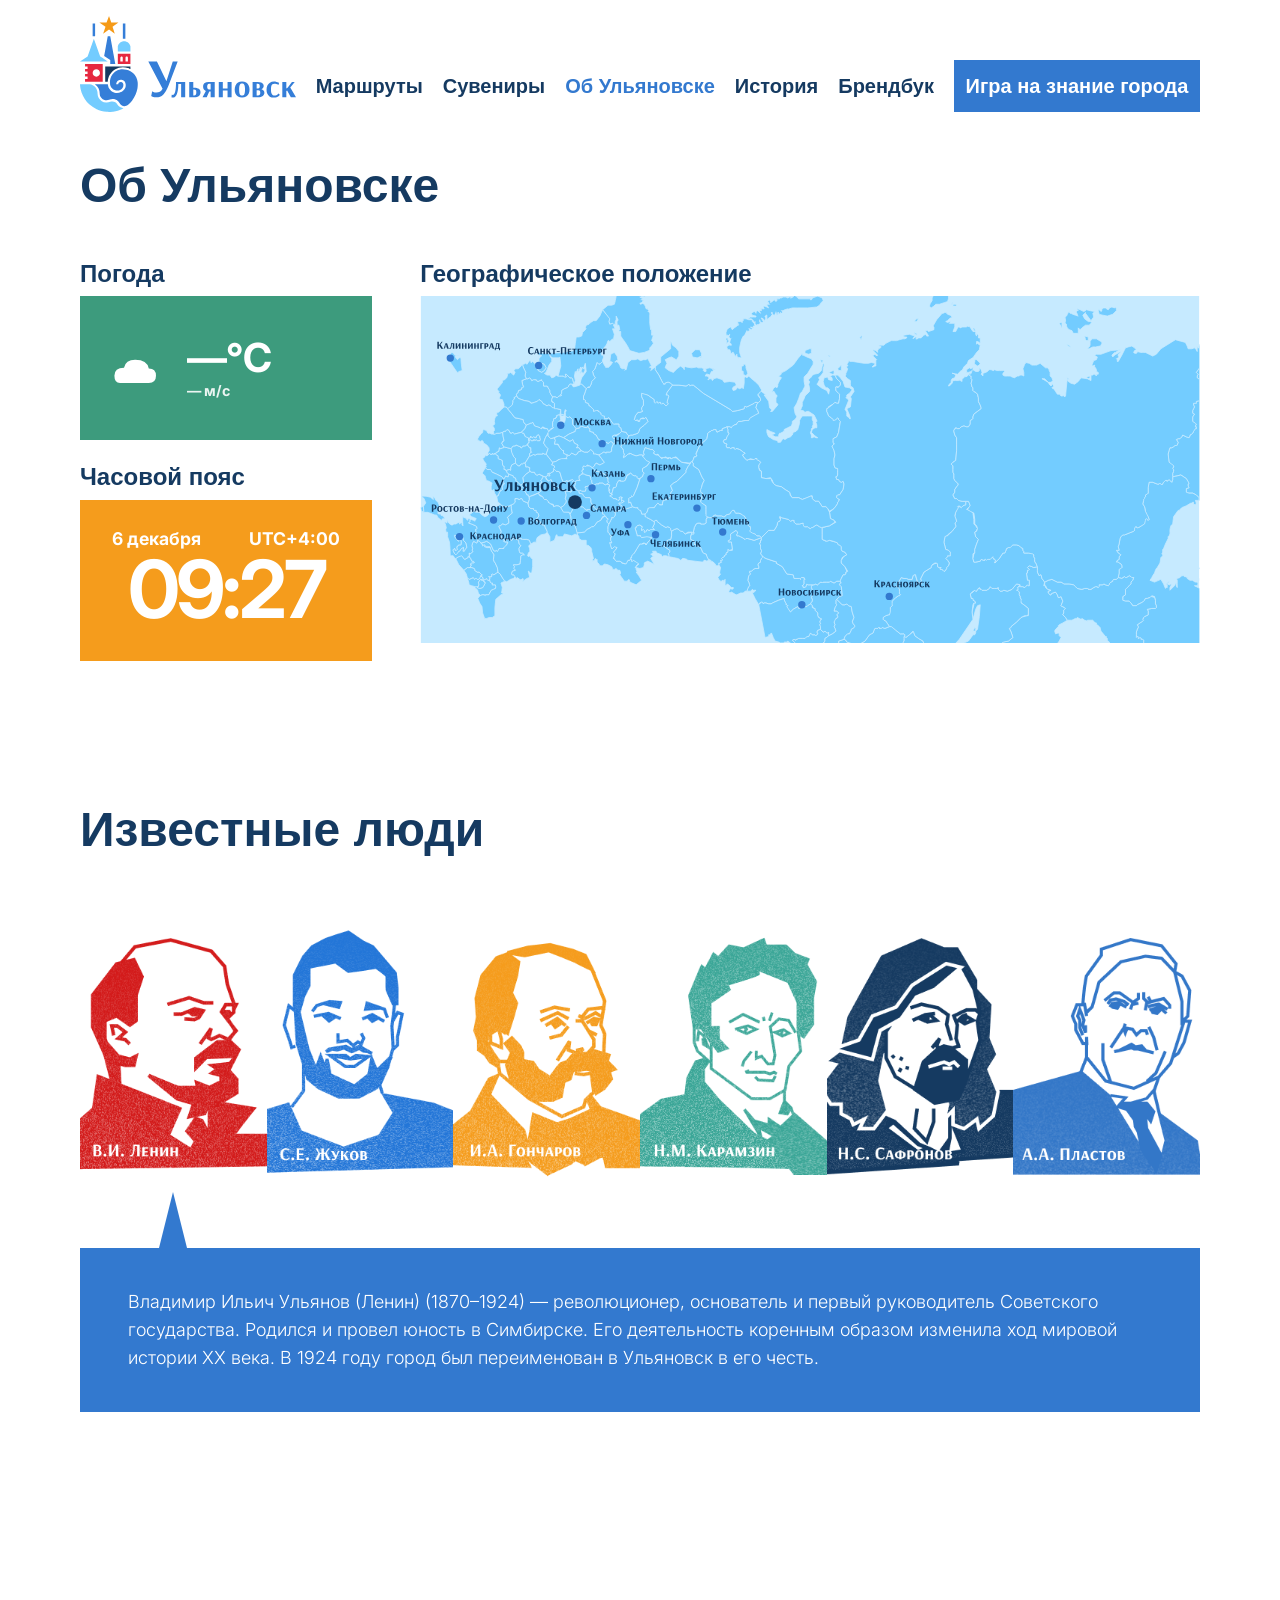
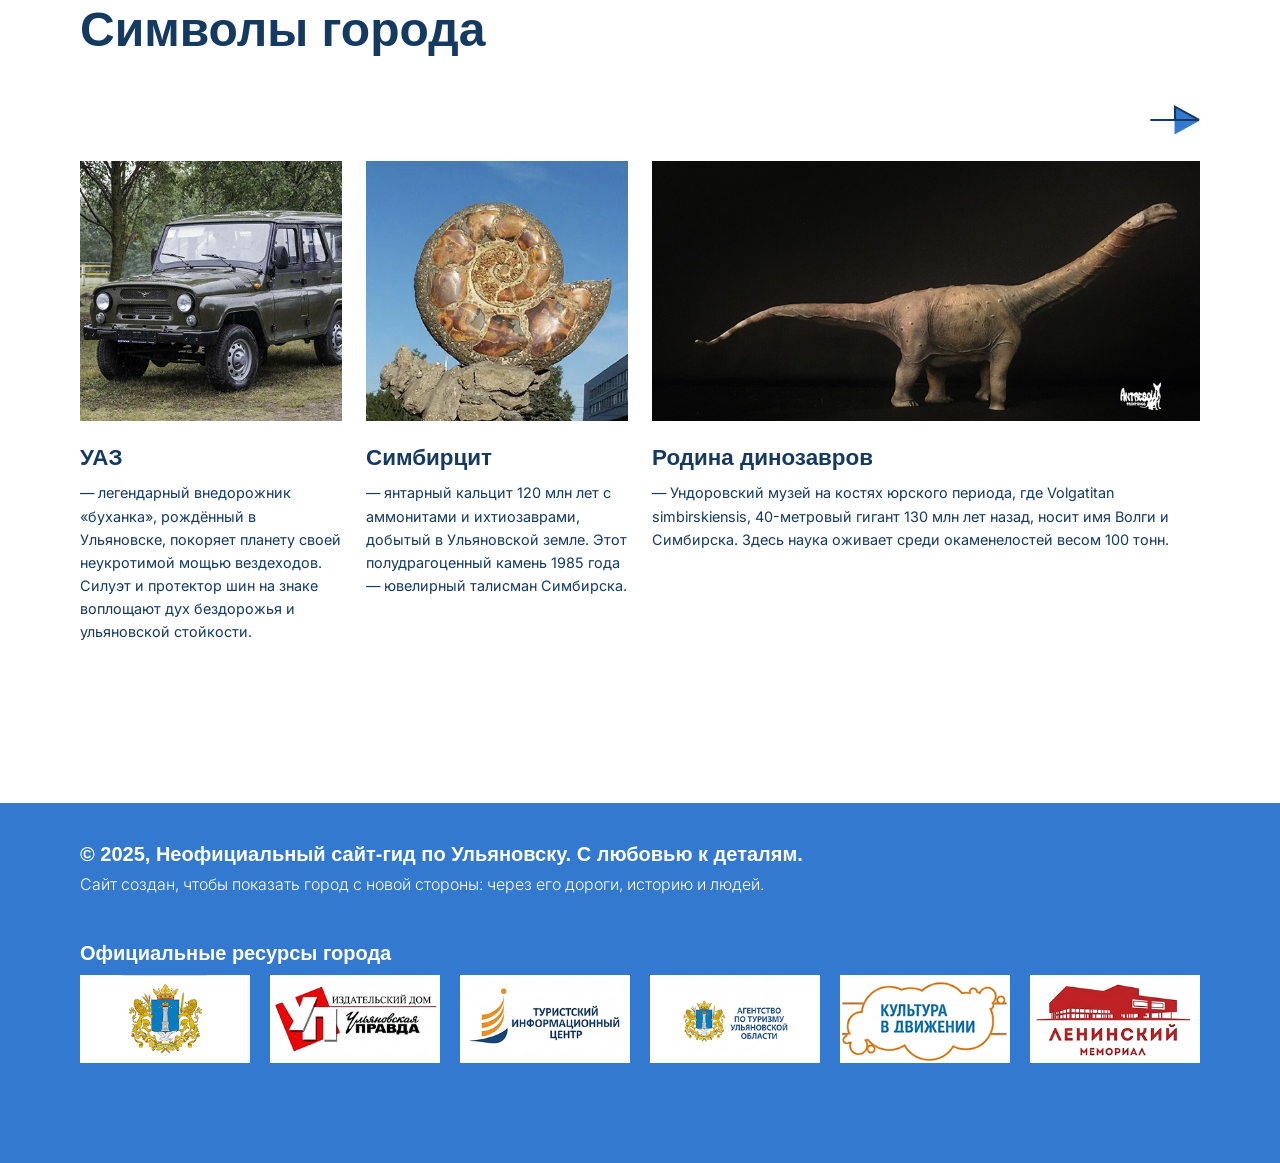
==== about.html @ f9f03d99 "Rename all files from Cyrillic to Latin, restructure folders - HTML: маршруты->routes, сувениры->sou" ====
﻿<!DOCTYPE html>
<html lang="ru">
<head>
    <meta charset="UTF-8">
    <meta name="viewport" content="width=device-width, initial-scale=1.0">
    <title>Об Ульяновске</title>
    <link rel="stylesheet" href="css/style.css">
    <link rel="stylesheet" href="css/about.css">
</head>
<body>
    <div class="container">
        <header class="header">
            <div class="logo">
                <a href="index.html">
                    <img src="img/logo2.svg" alt="Логотип" class="logo-img">
                </a>
            </div>
            <button class="burger" aria-label="Меню">
                <span></span>
                <span></span>
                <span></span>
            </button>
            <nav class="nav">
                <div class="nav-links">
                    <a href="routes.html" class="nav-link">Маршруты</a>
                    <a href="souvenirs.html" class="nav-link">Сувениры</a>
                    <a href="about.html" class="nav-link nav-link--active">Об Ульяновске</a>
                    <a href="history.html" class="nav-link">История</a>
                    <a href="#" class="nav-link">Брендбук</a>
                </div>
                <a href="game.html" class="nav-link nav-link--cta">Игра на знание города</a>
            </nav>
            <div class="nav-overlay"></div>
        </header>
    </div>

    <main class="about-main">
        <div class="container">

            <h1 class="about-page-title">Об Ульяновске</h1>

            <div class="about-grid">

                <!-- Левая колонка: Погода + Часовой пояс (колонки 1–3) -->
                <div class="about-left">

                    <!-- Погода -->
                    <div class="about-section">
                        <h3 class="about-block-title">Погода</h3>
                        <div class="weather-card" id="weather-card">
                            <div class="weather-icon-wrap" id="weather-icon" aria-hidden="true"></div>
                            <div class="weather-data">
                                <div class="weather-temp" id="weather-temp">…</div>
                                <div class="weather-wind" id="weather-wind">…</div>
                            </div>
                        </div>
                    </div>

                    <!-- Часовой пояс -->
                    <div class="about-section">
                        <h3 class="about-block-title">Часовой пояс</h3>
                        <div class="tz-card">
                            <div class="tz-header">
                                <span class="tz-date" id="tz-date"></span>
                                <span class="tz-utc">UTC+4:00</span>
                            </div>
                            <div class="tz-time" id="tz-time">--:--</div>
                        </div>
                    </div>

                </div>

                <!-- Правая колонка: Географическое положение (колонки 5–12) -->
                <div class="about-right">
                    <h3 class="about-block-title">Географическое положение</h3>
                    <div class="geo-map">
                        <object data="img/Map_of_Russia.svg" type="image/svg+xml" class="geo-map-img" aria-label="Карта России с отмеченным Ульяновском"></object>
                    </div>
                </div>

            </div>

            <!-- ══ Известные люди ══ -->
            <section class="people-section">
                <h2 class="people-title">Известные люди</h2>

                <div class="people-grid" id="people-grid">

                    <div class="person-card active" data-index="0">
                        <div class="person-img-wrap">
                            <img src="img/famous-people/lenin.png" alt="Ленин В.И." class="person-img">
                        </div>
                        <span class="person-name">Ленин В.И.</span>
                    </div>

                    <div class="person-card" data-index="1">
                        <div class="person-img-wrap">
                            <img src="img/famous-people/zhukov.png" alt="Сергей Жуков" class="person-img">
                        </div>
                        <span class="person-name">Сергей Жуков</span>
                    </div>

                    <div class="person-card" data-index="2">
                        <div class="person-img-wrap">
                            <img src="img/famous-people/goncharov.png" alt="И.А. Гончаров" class="person-img">
                        </div>
                        <span class="person-name">И.А. Гончаров</span>
                    </div>

                    <div class="person-card" data-index="3">
                        <div class="person-img-wrap">
                            <img src="img/famous-people/karamzin.png" alt="Н.М. Карамзин" class="person-img">
                        </div>
                        <span class="person-name">Н.М. Карамзин</span>
                    </div>

                    <div class="person-card" data-index="4">
                        <div class="person-img-wrap">
                            <img src="img/famous-people/safronov.png" alt="Н. С. Сафронов" class="person-img">
                        </div>
                        <span class="person-name">Н. С. Сафронов</span>
                    </div>

                    <div class="person-card" data-index="5">
                        <div class="person-img-wrap">
                            <img src="img/famous-people/plastov.png" alt="А. А. Пластов" class="person-img">
                        </div>
                        <span class="person-name">А. А. Пластов</span>
                    </div>

                </div><!-- /people-grid -->

                <!-- Синяя панель с биографией -->
                <div class="people-bio" id="people-bio">
                    <p class="people-bio-text" id="people-bio-text">
                        Владимир Ильич Ульянов (Ленин) (1870–1924) — революционер, основатель и первый руководитель Советского государства. Родился и провел юность в Симбирске. Его деятельность коренным образом изменила ход мировой истории XX века. В 1924 году город был переименован в Ульяновск в его честь.
                    </p>
                </div>

            </section><!-- /people-section -->

        <!-- ══ Символы города ══ -->
        <section class="symbols-section">
            <h2 class="symbols-title">Символы города</h2>

            <div class="symbols-nav">
                <!-- Левая стрелка: тот же SVG что и правая, зеркалим через CSS scaleX(-1) -->
                <button class="symbols-arrow symbols-arrow--prev" id="sym-prev" aria-label="Предыдущие символы">
                    <svg viewBox="0 0 71 46" fill="none" xmlns="http://www.w3.org/2000/svg">
                        <path class="arrow-fill" d="M70 23.0386L34.75 42.5241L34.75 3.553L70 23.0386Z"/>
                        <path class="arrow-stroke" d="M0 21.5386H35.5M35.5 21.5386H70L35.5 2.53857V21.5386Z" stroke-width="3"/>
                    </svg>
                </button>
                <!-- Правая стрелка -->
                <button class="symbols-arrow symbols-arrow--next" id="sym-next" aria-label="Следующие символы">
                    <svg viewBox="0 0 71 46" fill="none" xmlns="http://www.w3.org/2000/svg">
                        <path class="arrow-fill" d="M70 23.0386L34.75 42.5241L34.75 3.553L70 23.0386Z"/>
                        <path class="arrow-stroke" d="M0 21.5386H35.5M35.5 21.5386H70L35.5 2.53857V21.5386Z" stroke-width="3"/>
                    </svg>
                </button>
            </div>

            <div class="symbols-track-wrap">
                <div class="symbols-track" id="symbols-track">

                    <!-- ═══ Страница 1: УАЗ (3) + Симбирцит (3) + Родина динозавров (6) ═══ -->
                    <div class="symbols-page">

                        <div class="symbol-card symbol-card--3">
                            <div class="symbol-img-wrap">
                                <img src="img/city-symbols/uaz.png" alt="УАЗ" class="symbol-img">
                            </div>
                            <div class="symbol-info">
                                <h3 class="symbol-name">УАЗ</h3>
                                <p class="symbol-desc">— легендарный внедорожник «буханка», рождённый в Ульяновске, покоряет планету своей неукротимой мощью вездеходов. Силуэт и протектор шин на знаке воплощают дух бездорожья и ульяновской стойкости.</p>
                            </div>
                        </div>

                        <div class="symbol-card symbol-card--3">
                            <div class="symbol-img-wrap">
                                <img src="img/city-symbols/Group 670.png" alt="Симбирцит" class="symbol-img">
                            </div>
                            <div class="symbol-info">
                                <h3 class="symbol-name">Симбирцит</h3>
                                <p class="symbol-desc">— янтарный кальцит 120 млн лет с аммонитами и ихтиозаврами, добытый в Ульяновской земле. Этот полудрагоценный камень 1985 года — ювелирный талисман Симбирска.</p>
                            </div>
                        </div>

                        <div class="symbol-card symbol-card--6">
                            <div class="symbol-img-wrap">
                                <img src="img/city-symbols/homeland-dinosaurs.png" alt="Родина динозавров" class="symbol-img">
                            </div>
                            <div class="symbol-info">
                                <h3 class="symbol-name">Родина динозавров</h3>
                                <p class="symbol-desc">— Ундоровский музей на костях юрского периода, где Volgatitan simbirskiensis, 40-метровый гигант 130 млн лет назад, носит имя Волги и Симбирска. Здесь наука оживает среди окаменелостей весом 100 тонн.</p>
                            </div>
                        </div>

                    </div><!-- /symbols-page 1 -->

                    <!-- ═══ Страница 2: Обломов (3) + Родина «Ё» (3) + Родина самолётов (6) ═══ -->
                    <div class="symbols-page">

                        <div class="symbol-card symbol-card--3">
                            <div class="symbol-img-wrap">
                                <img src="img/city-symbols/oblomov.png" alt="Обломов" class="symbol-img">
                            </div>
                            <div class="symbol-info">
                                <h3 class="symbol-name">Обломов</h3>
                                <p class="symbol-desc">— симбирский соня из романа Гончаровского, где город стал «громадной сонной деревней» с Обломовским фестивалем и диваном. Атмосфера Ульяновска вдохновила лень как искусство.</p>
                            </div>
                        </div>

                        <div class="symbol-card symbol-card--3">
                            <div class="symbol-img-wrap">
                                <img src="img/city-symbols/homeland-yo.png" alt='Родина «Ё»' class="symbol-img">
                            </div>
                            <div class="symbol-info">
                                <h3 class="symbol-name">Родина «Ё»</h3>
                                <p class="symbol-desc">— Симбирск подарил русский алфавит букве благодаря Карамзину, сменившему «io» на «ё» в стихах 1797 года. Эта искра гения навсегда оживила язык, и сегодня она сияет как гордость города.</p>
                            </div>
                        </div>

                        <div class="symbol-card symbol-card--6">
                            <div class="symbol-img-wrap">
                                <img src="img/city-symbols/homeland-planes.png" alt="Родина самолётов" class="symbol-img">
                            </div>
                            <div class="symbol-info">
                                <h3 class="symbol-name">Родина самолётов</h3>
                                <p class="symbol-desc">— «Авиастар» куёт Ил-76 и «Русланы», стратегические крылья России для неба и космоса. Ульяновск взлетает на рекордных грузах, обслуживая Ан-124 для глобальных миссий.</p>
                            </div>
                        </div>

                    </div><!-- /symbols-page 2 -->

                </div><!-- /symbols-track -->
            </div><!-- /symbols-track-wrap -->
        </section><!-- /symbols-section -->

        </div>
    </main>

    <!-- Футер -->
    <footer class="footer">
        <div class="container">
            <div class="footer-content">
                <p class="footer-copyright">© 2025,&nbsp;Неофициальный сайт-гид по&nbsp;Ульяновску. С&nbsp;любовью к&nbsp;деталям.</p>
                <p class="footer-description">Сайт создан, чтобы показать город с&nbsp;новой стороны: через его дороги, историю и&nbsp;людей.</p>
                <h3 class="footer-resources-title">Официальные ресурсы города</h3>
                <div class="footer-resources">
                    <div class="footer-resources-track">
                        <div class="footer-resource"><a href="https://ulgov.gosuslugi.ru/" target="_blank" rel="noopener"><img src="img/resources/Rectangle 241.png" alt="Ресурс 1"></a></div>
                        <div class="footer-resource"><a href="https://ulgov.gosuslugi.ru/" target="_blank" rel="noopener"><img src="img/resources/Rectangle 242.png" alt="Ресурс 2"></a></div>
                        <div class="footer-resource"><a href="https://tic73.ru/" target="_blank" rel="noopener"><img src="img/resources/Rectangle 243.png" alt="Ресурс 3"></a></div>
                        <div class="footer-resource"><a href="https://visit-ulyanovsk.ru/" target="_blank" rel="noopener"><img src="img/resources/Rectangle 244.png" alt="Ресурс 4"></a></div>
                        <div class="footer-resource"><a href="https://visit-ulyanovsk.ru/" target="_blank" rel="noopener"><img src="img/resources/Rectangle 245.png" alt="Ресурс 5"></a></div>
                        <div class="footer-resource"><a href="https://leninmemorial.ru/" target="_blank" rel="noopener"><img src="img/resources/Rectangle 246.png" alt="Ресурс 6"></a></div>
                        <div class="footer-resource"><a href="https://ulgov.gosuslugi.ru/" target="_blank" rel="noopener"><img src="img/resources/Rectangle 241.png" alt="Ресурс 1"></a></div>
                        <div class="footer-resource"><a href="https://ulgov.gosuslugi.ru/" target="_blank" rel="noopener"><img src="img/resources/Rectangle 242.png" alt="Ресурс 2"></a></div>
                        <div class="footer-resource"><a href="https://tic73.ru/" target="_blank" rel="noopener"><img src="img/resources/Rectangle 243.png" alt="Ресурс 3"></a></div>
                        <div class="footer-resource"><a href="https://visit-ulyanovsk.ru/" target="_blank" rel="noopener"><img src="img/resources/Rectangle 244.png" alt="Ресурс 4"></a></div>
                        <div class="footer-resource"><a href="https://visit-ulyanovsk.ru/" target="_blank" rel="noopener"><img src="img/resources/Rectangle 245.png" alt="Ресурс 5"></a></div>
                        <div class="footer-resource"><a href="https://leninmemorial.ru/" target="_blank" rel="noopener"><img src="img/resources/Rectangle 246.png" alt="Ресурс 6"></a></div>
                    </div>
                </div>
            </div>
        </div>
    </footer>

    <script src="js/script.js"></script>
    <script src="js/about.js"></script>
</body>
</html>
---- css/style.css ----
/* ===== ШРИФТЫ ===== */
@import url('https://fonts.googleapis.com/css2?family=Inter:wght@300;700&display=swap');

@font-face {
    font-family: 'Arsenal SC';
    src: url('../fonts/ArsenalSC-Bold.woff2') format('woff2');
    font-weight: bold;
    font-style: normal;
}

/* ===== ЦВЕТА ===== */
:root {
    --color-text-primary: #153A61;
    --color-cta-bg: #3379CF;
    --color-cta-hover: #F59C1C;
    --color-nature: #3D9B7D;   /* зелёный — погода, природа */
}

/* ===== СБРОС И БАЗОВЫЕ СТИЛИ ===== */
* {
    margin: 0;
    padding: 0;
    box-sizing: border-box;
}

html {
    font-size: 16px;
}

body {
    font-family: 'Inter', sans-serif;
    background-color: #ffffff;
    color: var(--color-text-primary);
}

/* ===== МОДУЛЬНАЯ СЕТКА 1920px ===== */
.container {
    max-width: 1920px;
    margin: 0 auto;
    padding: 0 8.33vw;
}

/* Grid для 12 колонок */
.grid {
    display: grid;
    grid-template-columns: repeat(12, minmax(0, 1fr));
    gap: 1.25rem; /* 20px */
}

/* ===== ТИПОГРАФИКА ===== */

/* Заголовок героя: Arsenal SC Bold 128px = 8rem */
.hero-title {
    font-family: 'Arsenal SC', sans-serif;
    font-weight: bold;
    font-size: 8rem;
    line-height: auto;
}

/* Подзаголовок: Текст 2 — Inter Light 20px = 1.25rem */
.hero-subtitle {
    font-family: 'Inter', sans-serif;
    font-weight: 300;
    font-size: 1.25rem;
    line-height: auto;
    position: relative;
    top: -1.5rem;
}

/* Выделение в тексте 2: Arsenal SC Bold 20px = 1.25rem */
.highlight-2 {
    font-family: 'Arsenal SC', sans-serif;
    font-weight: bold;
    font-size: 1.25rem;
}

/* ===== ХЕДЕР ===== */
.header {
    display: flex;
    justify-content: space-between;
    align-items: flex-end;
    padding-top: 1rem;
    padding-bottom: 1rem;
    padding-left: 8.33vw;
    padding-right: 8.33vw;
    position: fixed;
    top: 0;
    left: 0;
    right: 0;
    background-color: #ffffff;
    z-index: 1000;
    transition: transform 0.4s ease;
}

.header.scrolled {
    transform: translateY(-3rem); /* при скролле — хедер подтягивается вверх */
}

.logo {
    align-self: flex-end;
    overflow: hidden;
}

.logo a {
    display: block;
    text-decoration: none;
}

.logo-img {
    height: 6rem; /* 96px */
    width: auto;
    display: block;
    transition: all 0.4s ease;
    /* Показываем весь логотип целиком */
    clip-path: inset(0 0 0 0);
    transform: translateX(0);
}

/* Скролнутое состояние — обрезаем знак (левые ~28%), текст сдвигаем влево */
.logo.scrolled .logo-img {
    clip-path: inset(0 0 0 28%);
    transform: translateX(-3.8rem); /* сдвигаем текст влево на место знака (~60px) */
    height: 6rem; /* фиксируем высоту */
}

.nav {
    display: flex;
    align-items: center;
    gap: 2.25rem;
}

.nav-links {
    display: flex;
    align-items: center;
    gap: 2.25rem;
}

.nav-link {
    font-family: 'Arsenal SC', sans-serif;
    font-weight: bold;
    font-size: 1.25rem;
    color: var(--color-text-primary);
    text-decoration: none;
    white-space: nowrap;
    transition: color 0.2s ease;
}

.nav-link:hover {
    color: var(--color-cta-bg);
}

.nav-link:active {
    color: var(--color-text-primary);
}

/* CTA кнопка "Игра на знание города" */
.nav-link--cta {
    display: inline-flex;
    align-items: center;
    justify-content: center;
    width: 15.375rem; /* 246px */
    height: 3.25rem; /* 52px */
    background-color: var(--color-cta-bg);
    color: #ffffff;
    border-radius: 0; /* Если нужны скругления — уточни */
    transition: background-color 0.2s ease, color 0.2s ease;
}

.nav-link--cta:hover {
    background-color: var(--color-cta-hover);
    color: #ffffff;
}

.nav-link--cta:active {
    background-color: var(--color-text-primary);
}

/* ===== БАЗОВЫЕ ОТСТУПЫ ===== */
.main {
    margin-top: 8rem; /* отступ чтобы контент не был под фиксированным хедером */
}

/* ===== БУРГЕР — СКРЫТ НА ДЕСКТОПЕ ===== */
.burger {
    display: none;
}

.nav-overlay {
    display: none;
}

/* ===== СТРЕЛКА (общий компонент) ===== */
.arrow-icon {
    transition: all 0.2s ease;
}

.arrow-fill {
    fill: #ffffff;
    transition: fill 0.2s ease;
}

.arrow-stroke {
    stroke: #153A61;
    transition: stroke 0.2s ease;
}

/* ===== СЖАТИЕ НАВИГАЦИИ — до 1600px ===== */
@media (max-width: 1600px) {
    .nav       { gap: 1.75rem; }
    .nav-links { gap: 1.75rem; }
}

/* ===== НОУТБУК (769–1366px) ===== */
@media (min-width: 769px) and (max-width: 1366px) {
    /* Поля сетки: 80px = 5rem */
    .container {
        padding: 0 5rem;
    }

    /* Хедер позиционируется по тем же полям */
    .header {
        left: 0;
        right: 0;
        padding-left: 5rem;
        padding-right: 5rem;
    }

    /* Дополнительно сжимаем навигацию */
    .nav       { gap: 1.25rem; }
    .nav-links { gap: 1.25rem; }
}

/* ===== БУРГЕР-МЕНЮ (≤1100px) ===== */
/* Всё что связано с меню-шторкой — бургер, оверлей, ссылки */
@media (max-width: 1100px) {
    /* Скролл-эффект хедера отключаем — при бургере некрасиво */
    .header.scrolled {
        transform: none !important;
        padding-top: 0.75rem !important;
        padding-bottom: 1rem !important;
    }

    /* Логотип: отменяем clip-path скролла */
    .logo { flex: 0 0 auto; }

    .logo.scrolled .logo-img {
        clip-path: none !important;
        transform: none !important;
        height: auto !important;
    }

    /* Показываем бургер */
    .burger {
        display: flex;
        flex-direction: column;
        gap: 0.3125rem; /* 5px */
        background: none;
        border: none;
        cursor: pointer;
        padding: 0;
        z-index: 1100;
        margin-left: auto;
        margin-bottom: 1rem;
        width: 2.3125rem; /* 37px */
        height: 1rem;     /* 16px */
        align-self: flex-end;
        justify-content: center;
    }

    .burger span {
        display: block;
        width: 100%;
        height: 0.125rem; /* 2px */
        background-color: var(--color-text-primary);
        transition: all 0.3s ease;
    }

    .burger.active span:nth-child(1) {
        transform: rotate(45deg) translate(0.3125rem, 0.3125rem);
    }
    .burger.active span:nth-child(2) { opacity: 0; }
    .burger.active span:nth-child(3) {
        transform: rotate(-45deg) translate(0.3125rem, -0.3125rem);
    }

    /* Шторка меню — полноэкранная */
    .nav {
        position: fixed;
        top: 0;
        left: 0;
        width: 100%;
        height: 100vh;
        background-color: #ffffff;
        flex-direction: column;
        justify-content: flex-start;
        align-items: flex-start;
        padding: 5rem 2rem 2rem;
        gap: 0;
        transform: translateX(100%);
        transition: transform 0.3s ease;
        z-index: 1050;
        overflow-y: auto;
    }

    .nav.active {
        transform: translateX(0);
    }

    .nav-links {
        flex-direction: column;
        gap: 0;
        width: 100%;
    }

    .nav-link {
        font-family: 'Arsenal SC', sans-serif;
        font-weight: bold;
        font-size: 1.5rem;
        color: var(--color-text-primary);
        text-decoration: none;
        padding: 0.75rem 0;
        border-bottom: 0.125rem solid var(--color-cta-bg);
        display: block;
        width: 100%;
    }

    .nav-link:last-child { border-bottom: none; }

    .nav-link--cta {
        display: inline-flex;
        align-items: center;
        justify-content: center;
        width: auto;
        min-width: 12rem;
        height: 3rem;
        background-color: var(--color-cta-bg);
        color: #ffffff;
        border-radius: 0;
        font-family: 'Arsenal SC', sans-serif;
        font-weight: bold;
        font-size: 1rem;
        text-decoration: none;
        margin-top: 2rem;
        margin-left: auto;
        padding: 0 1.5rem;
        transition: background-color 0.2s ease;
        border-bottom: none;
    }

    .nav-link--cta:hover { background-color: var(--color-cta-hover); }

    .nav-overlay {
        display: none;
        position: fixed;
        top: 0; left: 0;
        width: 100%; height: 100vh;
        background-color: rgba(21, 58, 97, 0.5);
        z-index: 1040;
    }

    .nav-overlay.active { display: block; }
}

/* ===== МОБИЛЬНАЯ ВЕРСИЯ (≤768px) — только раскладка ===== */
@media (max-width: 768px) {
    /* Сетка 4 колонки: поля 16px, колонки 74px, gap 16px */
    .container {
        padding: 0 1rem;
    }

    /* ── Мобильное меню-шторка: 4-колоночная сетка ── */
    .nav {
        display: grid;
        grid-template-columns: repeat(4, 1fr);
        gap: 1rem;
        align-content: start;
        padding: 5rem 1rem 2rem;
        flex-direction: unset;
        justify-content: unset;
        align-items: unset;
    }
    .nav-links {
        grid-column: 1 / 5;
        display: flex;
        flex-direction: column;
        gap: 0;
        width: 100%;
    }
    .nav-link--cta {
        grid-column: 2 / 5;
        display: flex;
        width: 100%;
        min-width: unset;
        margin-top: 0;
        margin-left: 0;
        background-color: var(--color-cta-bg);
    }

    .grid {
        grid-template-columns: repeat(4, 4.625rem);
        gap: 1rem;
        justify-content: center;
    }

    /* Хедер — вплотную к краям на телефоне */
    .header {
        left: 0;
        right: 0;
        padding: 0.75rem 1rem 1rem 1rem !important;
        align-items: flex-end;
    }

    /* Лого уменьшаем до телефонного размера */
    .logo-img {
        height: auto;
        width: 10.125rem; /* 162px */
    }

    .logo.scrolled .logo-img {
        width: 10.125rem;
    }

    /* Основной контент */
    .main {
        margin-top: 7rem;
    }
}

/* ===== ФУТЕР (глобальный компонент) ===== */
.footer {
    background-color: var(--color-cta-bg);
    padding: 2.5rem 0;
    width: 100%;
}

.footer-content {
    color: #ffffff;
}

.footer-copyright {
    font-family: 'Arsenal SC', sans-serif;
    font-weight: bold;
    font-size: 1.5rem;
    color: #ffffff;
}

.footer-description {
    font-family: 'Inter', sans-serif;
    font-weight: 300;
    font-size: 1.25rem;
    color: #ffffff;
    margin-top: 0.5rem;
}

.footer-resources-title {
    font-family: 'Arsenal SC', sans-serif;
    font-weight: bold;
    font-size: 1.5rem;
    color: #ffffff;
    margin-top: 3rem;
}

.footer-resources {
    margin-top: 0.625rem;
    margin-bottom: 3.75rem;
}

.footer-resources-track {
    display: grid;
    grid-template-columns: repeat(12, minmax(0, 1fr));
    gap: 1.25rem;
}

.footer-resource {
    grid-column: span 2;
    overflow: hidden;
}

.footer-resource:nth-child(n+7) {
    display: none;
}

.footer-resource img {
    width: 100%;
    height: auto;
    display: block;
    transition: transform 0.3s ease;
}

.footer-resource:hover img {
    transform: scale(1.1);
}

@media (min-width: 769px) and (max-width: 1366px) {
    .footer-copyright,
    .footer-resources-title { font-size: 1.25rem; }
    .footer-description     { font-size: 1rem;    }
}

@media (max-width: 768px) {
    .footer                  { padding: 1.5rem 0; }
    .footer-copyright        { font-size: 1rem; }
    .footer-description      { font-size: 0.875rem; }
    .footer-resources-title  { font-size: 1.25rem; margin-top: 1.5rem; }
    .footer-resources        { margin-bottom: 2rem; overflow: hidden; }
    .footer-resources-track  {
        display: flex;
        gap: 1rem;
        width: max-content;
        animation: marquee 20s linear infinite;
    }
    .footer-resources-track:hover { animation-play-state: paused; }
    .footer-resource:nth-child(n+7) { display: block; }
    .footer-resource { grid-column: auto; flex-shrink: 0; width: 10rem; }
}

@keyframes marquee {
    0%   { transform: translateX(0); }
    100% { transform: translateX(-50%); }
}
---- css/about.css ----
/* ===== СТРАНИЦА «ОБ УЛЬЯНОВСКЕ» ===== */

/* Активная ссылка навигации — маркёр текущей страницы */
.nav-link--active {
    color: var(--color-cta-bg);
}

/* ── Основная область ── */
.about-main {
    padding-top: 10rem;   /* 8rem хедер + 2rem зазор */
    padding-bottom: 6rem;
    min-height: 100vh;
}

/* ── Заголовок страницы (Заголовок 1) ── */
.about-page-title {
    font-family: 'Arsenal SC', sans-serif;
    font-weight: bold;
    font-size: clamp(3rem, 4.16vw, 5rem);
    color: var(--color-text-primary);
    line-height: 1.1;
    margin-bottom: 3rem;
}

/* ── Flex-ряд: левый + правый столбец ── */
.about-grid {
    display: flex;
    flex-direction: row;
    align-items: stretch;   /* левый растягивается до высоты правого */
    gap: 3rem;
}

/* Левая колонка ≈ 3/11 ширины */
.about-left {
    flex: 3;
    min-width: 0;
    display: flex;
    flex-direction: column;
    gap: 1.5rem;
}

/* Правая колонка ≈ 8/11 ширины */
.about-right {
    flex: 8;
    min-width: 0;
    display: flex;
    flex-direction: column;
}

/* Полный месяц скрыт на мобиле, сокращённый — на десктопе */
.month-short { display: none; }

/* ── Заголовок подблока — масштабируется с шириной ── */
.about-block-title {
    font-family: 'Arsenal SC', sans-serif;
    font-weight: bold;
    font-size: clamp(1.1rem, 1.6vw, 2rem);
    color: var(--color-text-primary);
    line-height: 1.1;
    margin-bottom: clamp(0.5rem, 0.7vw, 1rem);
}

/* ── Обе секции делят высоту левой колонки поровну ── */
.about-section {
    display: flex;
    flex-direction: column;
    flex: 1;
    min-height: 0;
}

/* ══════════════════════════════════
   БЛОК ПОГОДЫ
══════════════════════════════════ */
.weather-card {
    background: var(--color-nature);
    padding: 1.75rem 2rem;
    display: flex;
    align-items: center;
    gap: 1.5rem;
    flex: 1;          /* карточка заполняет секцию погоды */
}

/* Иконка погоды (белая SVG) */
.weather-icon-wrap {
    flex-shrink: 0;
    width: clamp(2.5rem, 4vw, 5rem);
    height: clamp(2.5rem, 4vw, 5rem);
    display: flex;
    align-items: center;
    justify-content: center;
}

.weather-icon-wrap svg {
    width: 100%;
    height: 100%;
}

/* Данные: температура + ветер */
.weather-data {
    display: flex;
    flex-direction: column;
    gap: 0.25rem;
}

/* Температура — крупнее, масштабируется с шириной */
.weather-temp {
    font-family: 'Inter', sans-serif;
    font-weight: 700;
    font-size: clamp(2rem, 5vw, 7rem);
    line-height: 1;
    color: #ffffff;
    letter-spacing: -0.02em;
}

/* Ветер — тот же стиль что дата/UTC */
.weather-wind {
    font-family: 'Inter', sans-serif;
    font-weight: 700;
    font-size: clamp(0.85rem, 1.1vw, 1.5rem);
    line-height: 1.2;
    color: rgba(255, 255, 255, 0.9);
}

/* ══════════════════════════════════
   БЛОК ЧАСОВОГО ПОЯСА
══════════════════════════════════ */
.tz-card {
    background: var(--color-cta-hover);   /* оранжевый #F59C1C */
    padding: 1.75rem 2rem 2rem;
    display: flex;
    flex-direction: column;
    flex: 1;                              /* заполняет высоту секции */
}

/* Строка: дата слева — UTC справа */
.tz-header {
    display: flex;
    justify-content: space-between;
    align-items: flex-start;
    gap: 1rem;
}

/* Дата и UTC — масштабируются с шириной */
.tz-date,
.tz-utc {
    font-family: 'Inter', sans-serif;
    font-weight: 700;
    font-size: clamp(0.85rem, 1.1vw, 1.5rem);
    color: #ffffff;
    line-height: 1.2;
}

/* Время — по центру, прижато к низу карточки */
.tz-time {
    font-family: 'Inter', sans-serif;
    font-weight: 700;
    font-size: clamp(2.5rem, 5.5vw, 8rem);
    line-height: 1;
    color: #ffffff;
    letter-spacing: -0.04em;
    margin-top: auto;
    text-align: center;
}

/* ══════════════════════════════════
   ГЕОГРАФИЧЕСКОЕ ПОЛОЖЕНИЕ
══════════════════════════════════ */
.geo-map {
    /* aspect-ratio SVG viewBox (1066×475) — высота карты определяет высоту строки */
    width: 100%;
    aspect-ratio: 1066 / 475;
    position: relative;
    overflow: hidden;
}

.geo-map-img {
    position: absolute;
    inset: 0;
    width: 100%;
    height: 100%;
    display: block;
}

/* ══════════════════════════════════
   БЛОК «ИЗВЕСТНЫЕ ЛЮДИ»
══════════════════════════════════ */
.people-section {
    margin-top: 10rem;   /* ≈160px при 16px base — по UI-киту на 1920 */
    padding-bottom: 2rem;
}

/* Заголовок секции (тот же стиль что about-page-title) */
.people-title {
    font-family: 'Arsenal SC', sans-serif;
    font-weight: bold;
    font-size: clamp(3rem, 4.16vw, 5rem);
    color: var(--color-text-primary);
    line-height: 1.1;
    margin-bottom: 3rem;
}

/* 6 портретов — 12-колоночная сетка, каждое фото = 2 колонки */
.people-grid {
    display: grid;
    grid-template-columns: repeat(12, 1fr);
    gap: 0;
}

/* Карточка-портрет */
.person-card {
    grid-column: span 2;
    cursor: pointer;
    display: flex;
    flex-direction: column;
    transition: opacity 0.2s;
    /* границы между фото убраны */
}
.person-card:hover { opacity: 0.85; }

/* Имена скрыты */
.person-name { display: none; }

/* Обёртка изображения — фиксированная высота */
.person-img-wrap {
    height: 280px;
    overflow: hidden;
    display: flex;
    align-items: flex-end;
    justify-content: center;
    background: transparent;
}

.person-img {
    width: 100%;
    height: 100%;
    object-fit: contain;
    object-position: bottom center;
    display: block;
}

/* ── Синяя панель биографии ── */
.people-bio {
    background: var(--color-cta-bg);   /* #3379CF — синий */
    padding: 2.5rem 3rem;
    position: relative;
    margin-top: 4rem;   /* отступ от фото до кончика треугольника */
}

.people-bio::before {
    content: '';
    position: absolute;
    top: -56px;                         /* равно высоте треугольника — сливается с панелью */
    left: var(--bio-arrow, 8.33%);
    transform: translateX(-50%);
    width: 0;
    height: 0;
    border-left:  14px solid transparent;
    border-right: 14px solid transparent;
    border-bottom: 56px solid var(--color-cta-bg);   /* вытянутый треугольник */
    transition: left 0.3s ease;
}

/* Текст биографии — Inter Light 24pt */
.people-bio-text {
    font-family: 'Inter', sans-serif;
    font-size: 1.5rem;
    font-weight: 300;       /* Light */
    color: #ffffff;
    line-height: 1.55;
    margin: 0;
}

/* ══════════════════════════════════
   СИМВОЛЫ ГОРОДА
══════════════════════════════════ */
.symbols-section {
    margin-top: 10rem;
    padding-bottom: 4rem;
}

/* Заголовок: стандартный отступ до контента (те же 3rem что у других секций) */
.symbols-title {
    font-family: 'Arsenal SC', sans-serif;
    font-weight: bold;
    font-size: clamp(3rem, 4.16vw, 5rem);
    color: var(--color-text-primary);
    line-height: 1.1;
    margin-bottom: 3rem;
}

/* Строка со стрелками — 24px до изображений */
.symbols-nav {
    display: flex;
    justify-content: space-between;
    align-items: center;
    margin-bottom: 1.5rem;   /* 24px = 1.5rem */
}

.symbols-arrow {
    background: none;
    border: none;
    cursor: pointer;
    padding: 0;
    display: flex;
    align-items: center;
}
.symbols-arrow:disabled { opacity: 0; cursor: default; pointer-events: none; }

/* SVG — размер и зеркало для левой стрелки */
.symbols-arrow svg        { width: 71px; height: 46px; display: block; }
.symbols-arrow--prev svg  { transform: scaleX(-1); }

/* Normal: синий треугольник, тёмносиний хвост — точно как кнопка «Маршруты» */
.symbols-arrow .arrow-fill   { fill: var(--color-cta-bg);       transition: fill   0.2s ease; }
.symbols-arrow .arrow-stroke { stroke: var(--color-text-primary); transition: stroke 0.2s ease; }

/* Hover: жёлтый треугольник, хвост не меняется */
.symbols-arrow:hover .arrow-fill { fill: var(--color-cta-hover); }

/* Active: тёмносиний треугольник + жёлтый хвост */
.symbols-arrow:active .arrow-fill   { fill:   var(--color-text-primary); }
.symbols-arrow:active .arrow-stroke { stroke: var(--color-cta-hover); }

/* ── Слайдер ── */
/* Обёртка-маска */
.symbols-track-wrap { overflow: hidden; }

/* Трек — 2 страницы рядом, 200% ширины обёртки */
.symbols-track {
    display: flex;
    width: 200%;
    transition: transform 0.5s cubic-bezier(0.4, 0, 0.2, 1);
    will-change: transform;
}

/* Каждая страница — самостоятельная 12-колоночная сетка */
.symbols-page {
    flex: 0 0 50%;          /* ровно одна страница = 100% обёртки */
    display: grid;
    grid-template-columns: repeat(12, 1fr);
    column-gap: 2rem;       /* гаттеры между символами */
}

.symbol-card--3 { grid-column: span 3; }
.symbol-card--6 { grid-column: span 6; }

/* Изображение: фиксированная высота, cover */
.symbol-img-wrap {
    width: 100%;
    height: 380px;
    overflow: hidden;
}
.symbol-img {
    width: 100%;
    height: 100%;
    object-fit: cover;
    display: block;
}

/* Текст под изображением */
.symbol-info {
    padding-top: 1.5rem;
    padding-right: 0;      /* разделение обеспечивает column-gap, не padding */
}

.symbol-name {
    font-family: 'Arsenal SC', sans-serif;
    font-weight: bold;
    font-size: clamp(1.4rem, 1.8vw, 2.2rem);
    color: var(--color-text-primary);
    line-height: 1.2;
    margin-bottom: 0.6rem;
}

.symbol-desc {
    font-family: 'Inter', sans-serif;
    font-size: clamp(0.85rem, 1vw, 1.1rem);
    font-weight: 400;
    color: var(--color-text-primary);
    line-height: 1.6;
    margin: 0;
}

/* ══════════════════════════════════
   АДАПТАЦИЯ — НОУТБУК (769–1366px)
══════════════════════════════════ */
@media (min-width: 769px) and (max-width: 1366px) {
    .about-page-title  { font-size: 3rem; }
    .about-block-title { font-size: 1.5rem; }
    .weather-temp      { font-size: 2.5rem; }
    .weather-wind      { font-size: 0.9rem; }
    .tz-date, .tz-utc  { font-size: 1.1rem; }
    .tz-time           { font-size: 5rem; }

    .people-title      { font-size: 3rem; }
    .person-name       { font-size: 0.8rem; }
    .people-bio-text   { font-size: 1.125rem; }

    .symbols-title     { font-size: 3rem; }
    .symbols-arrow svg { width: 50px; height: 32px; }
    .symbols-page      { column-gap: 1.5rem; }
    .symbol-img-wrap   { height: 260px; }
    .symbol-name       { font-size: 1.4rem; }
    .symbol-desc       { font-size: 0.9rem; }
}

/* ══════════════════════════════════
   АДАПТАЦИЯ — ПЛАНШЕТ (≤1000px)
══════════════════════════════════ */
@media (max-width: 1000px) {
    .about-main { padding-top: 9rem; }

    /* Стопируем в колонку */
    .about-grid {
        flex-direction: column;
        gap: 2rem;
    }

    /* Погода + часовой пояс — в одну строку */
    .about-left {
        flex: none;
        flex-direction: row;
        gap: 1.5rem;
    }
    .about-section { flex: 1; }   /* поровну делят ширину */
    .weather-card  { flex: 1; }
    .tz-card       { flex: 1; }

    .about-right { flex: none; }

    /* Карта — снова aspect-ratio (без скролла на планшете) */
    .geo-map { aspect-ratio: 1066 / 475; position: relative; }
    .geo-map-img { position: absolute; inset: 0; width: 100%; height: 100%; }

    .about-page-title { font-size: 2.5rem; }

    /* Портреты — горизонтальный скролл, не переносятся */
    .people-grid {
        display: flex;
        flex-wrap: nowrap;
        overflow-x: auto;
        gap: 0;
        scrollbar-width: thin;
        scrollbar-color: var(--color-cta-bg) #e0e0e0;
    }
    .people-grid::-webkit-scrollbar       { height: 4px; }
    .people-grid::-webkit-scrollbar-track { background: #e0e0e0; }
    .people-grid::-webkit-scrollbar-thumb { background: var(--color-cta-bg); }

    .person-card {
        grid-column: unset;
        flex: 0 0 33.333%;   /* 3 портрета видно сразу, остальные — скролл */
        min-width: 0;
    }
    .person-img-wrap { height: 200px; }

    /* Погода — крупнее на планшете */
    .weather-icon-wrap { width: 3.5rem; height: 3.5rem; }
    .weather-temp      { font-size: 3rem; }
    .weather-wind      { font-size: 1rem; }
    .tz-date, .tz-utc  { font-size: 1rem; }
    .tz-time           { font-size: 3.5rem; }

    /* Символы — гаттер и высота поменьше */
    .symbols-section   { margin-top: 4rem; }
    .symbols-arrow svg { width: 50px; height: 32px; }
    .symbols-page      { column-gap: 1rem; }
    .symbol-img-wrap   { height: 220px; }
}

/* ══════════════════════════════════
   АДАПТАЦИЯ — МОБИЛЬНЫЙ (≤768px)
══════════════════════════════════ */
@media (max-width: 768px) {
    .about-main { padding-top: 7rem; }

    .about-page-title  { font-size: 2rem; }
    .about-block-title { font-size: 1.25rem; margin-bottom: 0.5rem; }

    /* Погода + часовой пояс — в одну строку, одинаковая высота */
    .about-left {
        display: grid;
        grid-template-columns: 1fr 1fr;
        gap: 1rem;
        align-items: stretch;
    }
    /* about-section — flex-колонка, тянется на всю высоту ячейки сетки */
    .about-section {
        flex: none;
        display: flex;
        flex-direction: column;
    }
    /* Карточки заполняют высоту своей секции */
    .weather-card  { flex: 1; padding: 0.5rem; gap: 0.5rem; }
    .weather-icon-wrap { width: 3rem; height: 3rem; }
    .weather-temp  { font-size: 2.8rem; }
    .weather-wind  { font-size: 0.85rem; }

    .tz-card       { flex: 1; padding: 0.5rem; }
    .tz-date, .tz-utc { font-size: 0.85rem; }
    .month-full  { display: none; }
    .month-short { display: inline; }
    .tz-time       { font-size: 2.8rem; }

    /* Карта — горизонтальный скролл без пустот по бокам */
    .geo-map {
        aspect-ratio: unset;
        position: static;
        /* высота = ширина объекта × (475/1066): задаём auto, чтобы тянулась от дочернего */
        height: auto;
        overflow-x: auto;
        overflow-y: hidden;
        scrollbar-width: thin;
        scrollbar-color: var(--color-text-primary) #e0e0e0;
    }
    .geo-map::-webkit-scrollbar       { height: 5px; }
    .geo-map::-webkit-scrollbar-track { background: #e0e0e0; }
    .geo-map::-webkit-scrollbar-thumb { background: var(--color-text-primary); }

    .geo-map-img {
        /* Явные размеры строго в пропорции SVG viewBox (1066 × 475 ≈ 2.24:1)
           720px × 321px — никаких пустых полос при скролле            */
        position: static;
        width: 720px;
        height: 321px;   /* 720 × 475 / 1066 */
        display: block;
        min-width: unset;
    }

    /* Блок людей на мобиле */
    .people-section  { margin-top: 3rem; }
    .people-title    { font-size: 2rem; margin-bottom: 1.5rem; }

    /* Горизонтальный скролл: 6 фото в одну строку, каждое = 50% (2 из 4 колонок) */
    .people-grid {
        display: flex;
        flex-wrap: nowrap;
        overflow-x: auto;
        gap: 0;
        scrollbar-width: thin;
        scrollbar-color: var(--color-cta-bg) #e0e0e0;
    }
    .people-grid::-webkit-scrollbar       { height: 4px; }
    .people-grid::-webkit-scrollbar-track { background: #e0e0e0; }
    .people-grid::-webkit-scrollbar-thumb { background: var(--color-cta-bg); }

    .person-card {
        grid-column: unset;
        flex: 0 0 50vw;     /* ровно половина экрана = 2 из 4 колонок */
        min-width: 0;
    }
    .person-img-wrap { height: 220px; }

    .people-bio           { padding: 1.5rem; margin-top: 2.5rem; }
    .people-bio::before   { border-bottom-width: 36px; top: -36px; }
    .people-bio-text      { font-size: 1rem; }

    /* Символы на мобиле — горизонтальный тач-скролл, стрелки скрыты */
    .symbols-section   { margin-top: 3rem; }
    .symbols-title     { font-size: 2rem; margin-bottom: 2rem; }
    .symbols-nav       { display: none; }
    /* Разблокируем горизонтальный скролл */
    .symbols-track-wrap {
        overflow-x: auto;
        overflow-y: hidden;
        scrollbar-width: thin;
        scrollbar-color: var(--color-cta-bg) #e0e0e0;
    }
    .symbols-track-wrap::-webkit-scrollbar       { height: 4px; }
    .symbols-track-wrap::-webkit-scrollbar-track { background: #e0e0e0; }
    .symbols-track-wrap::-webkit-scrollbar-thumb { background: var(--color-cta-bg); }
    /* Трек — плоский flex со стандартным мобильным гаттером 1rem */
    .symbols-track {
        display: flex;
        flex-wrap: nowrap;
        width: auto;
        gap: 1rem;
        transform: none !important;
        transition: none;
    }
    /* Страницы теряют свою сетку — карточки становятся flex-items трека */
    .symbols-page   { display: contents; }
    /* 2 из 4 мобильных колонок: (100vw - 2rem padding - 1rem gap) / 2 */
    .symbol-card--3 { flex: 0 0 calc(50vw - 1.5rem); grid-column: unset; }
    /* 4 из 4 мобильных колонок = полная ширина контейнера */
    .symbol-card--6 { flex: 0 0 calc(100vw - 2rem);  grid-column: unset; }
    .symbol-img-wrap { height: 200px; }
}
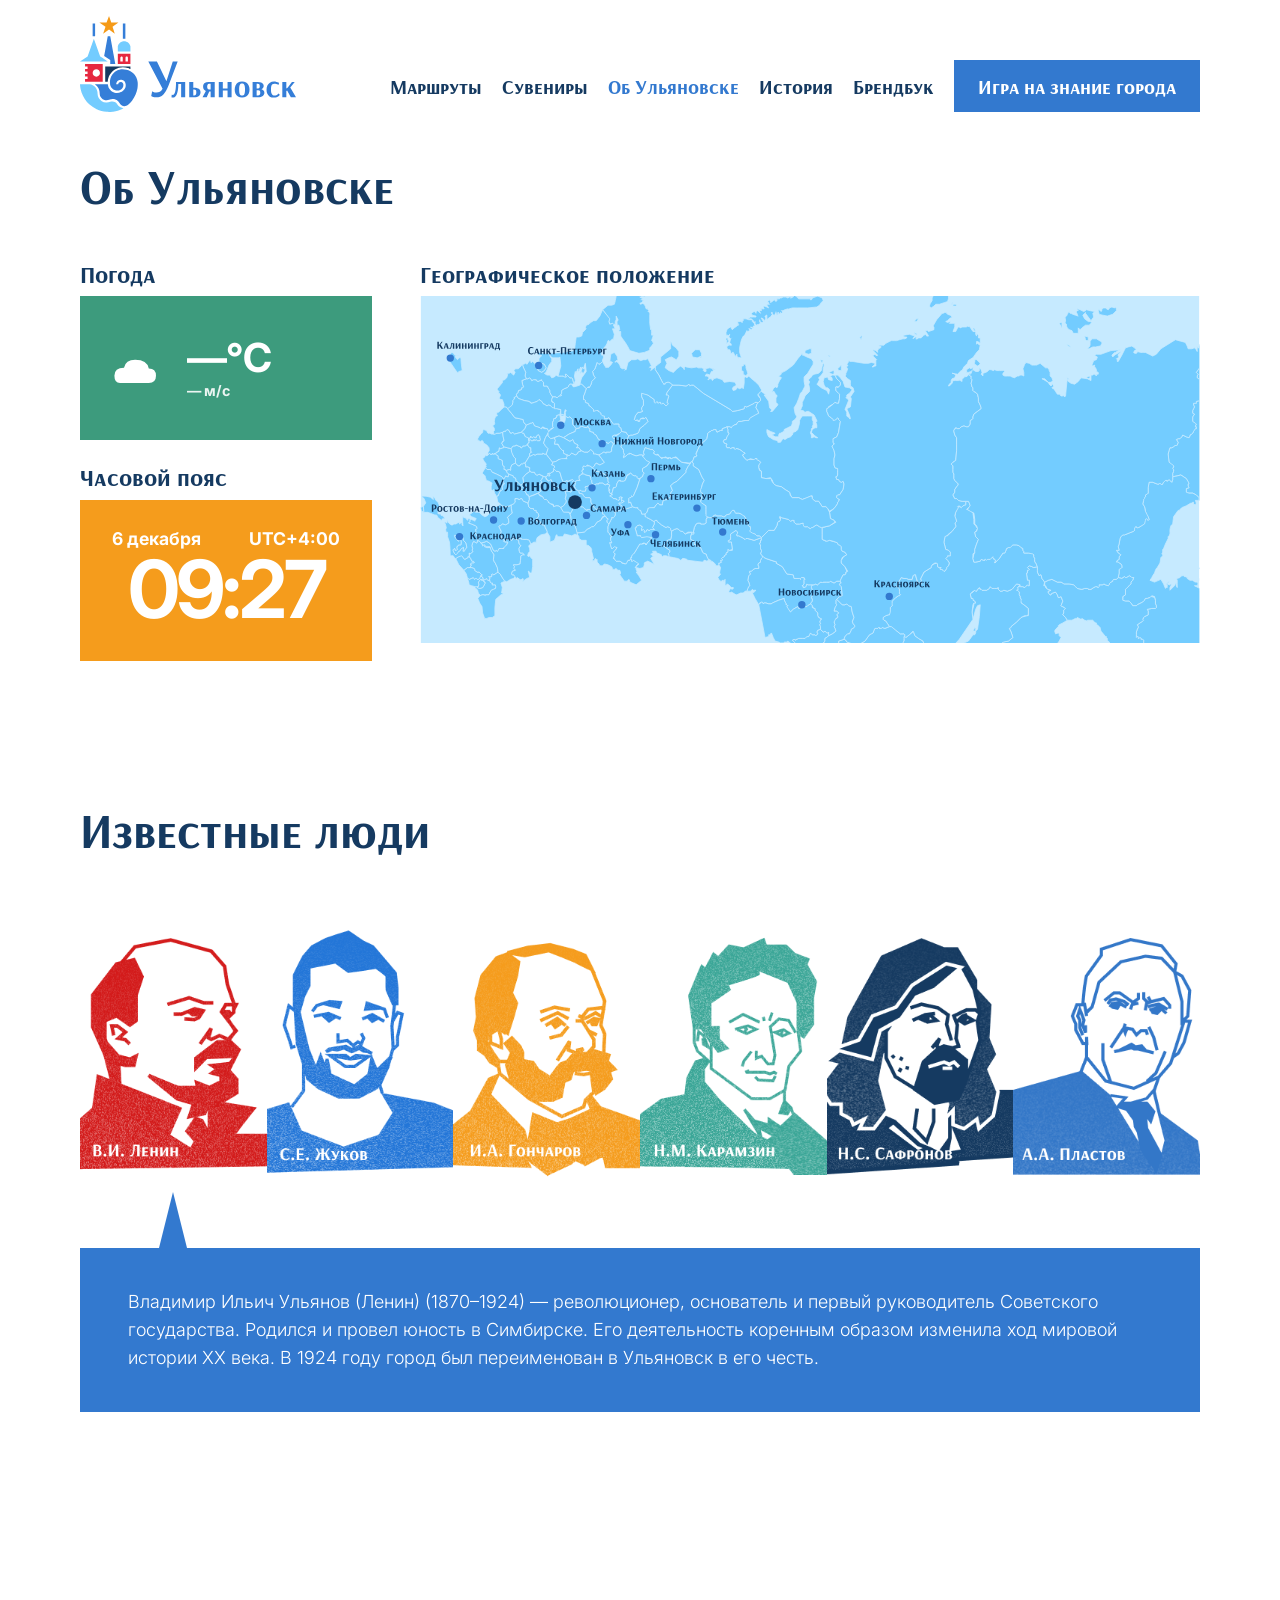
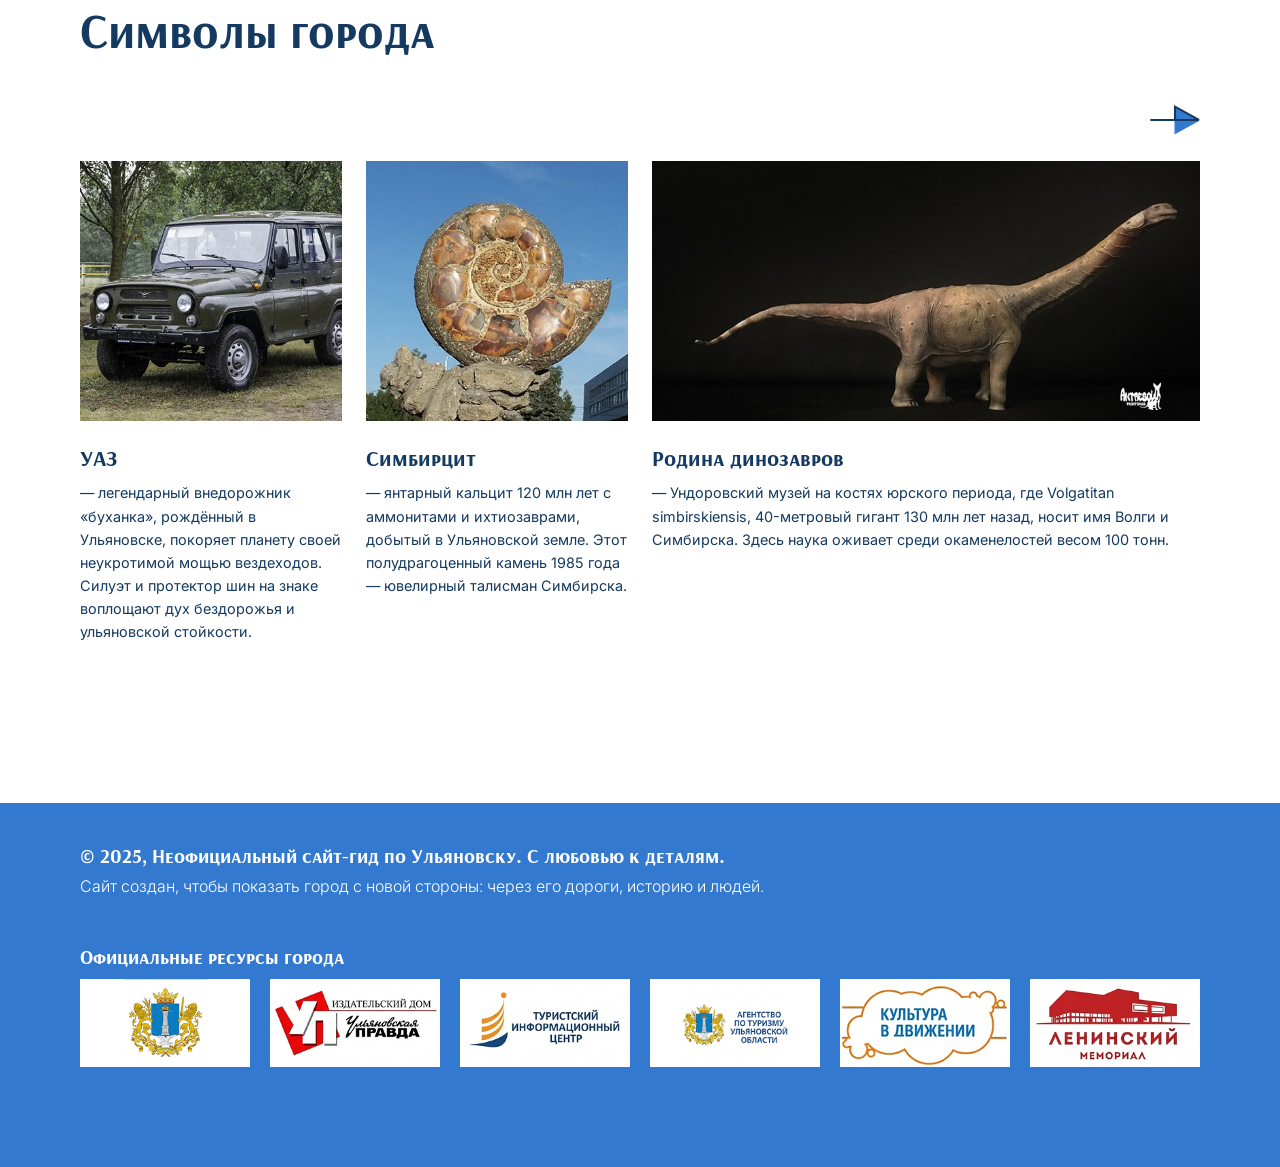
==== commit 4ed7e52b: "Добавить favicon (icon_site.svg) на все страницы сайта Co-Authored-By: Claude Sonnet 4.6 <noreply@an" ====
--- a/about.html
+++ b/about.html
@@ -2,6 +2,7 @@
 <html lang="ru">
 <head>
     <meta charset="UTF-8">
+    <link rel="icon" type="image/svg+xml" href="img/icon_site.svg">
     <meta name="viewport" content="width=device-width, initial-scale=1.0">
     <title>Об Ульяновске</title>
     <link rel="stylesheet" href="css/style.css">
--- a/css/style.css
+++ b/css/style.css
@@ -1,12 +1,5 @@
 /* ===== ШРИФТЫ ===== */
-@import url('https://fonts.googleapis.com/css2?family=Inter:wght@300;700&display=swap');
-
-@font-face {
-    font-family: 'Arsenal SC';
-    src: url('../fonts/ArsenalSC-Bold.woff2') format('woff2');
-    font-weight: bold;
-    font-style: normal;
-}
+@import url('https://fonts.googleapis.com/css2?family=Arsenal+SC:ital,wght@0,400;0,700;1,400;1,700&family=Inter:wght@300;700&display=swap');
 
 /* ===== ЦВЕТА ===== */
 :root {
